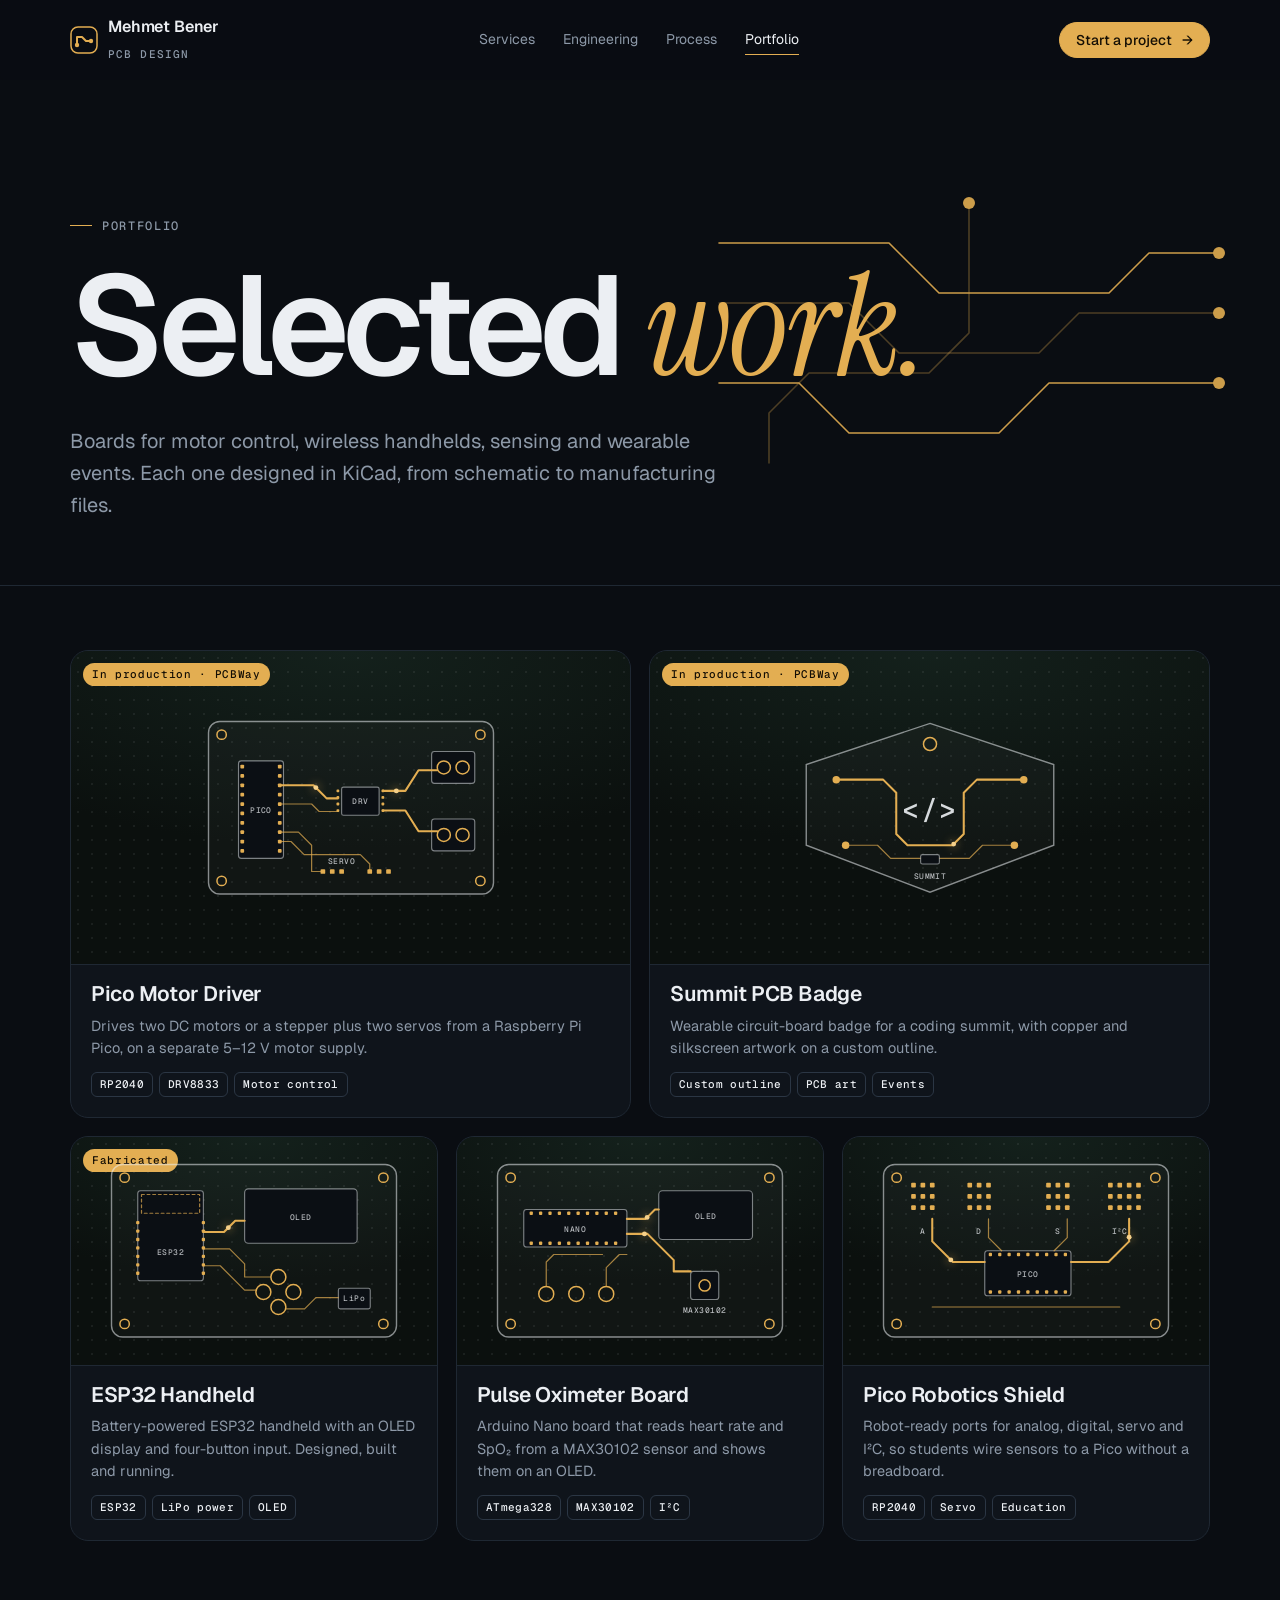
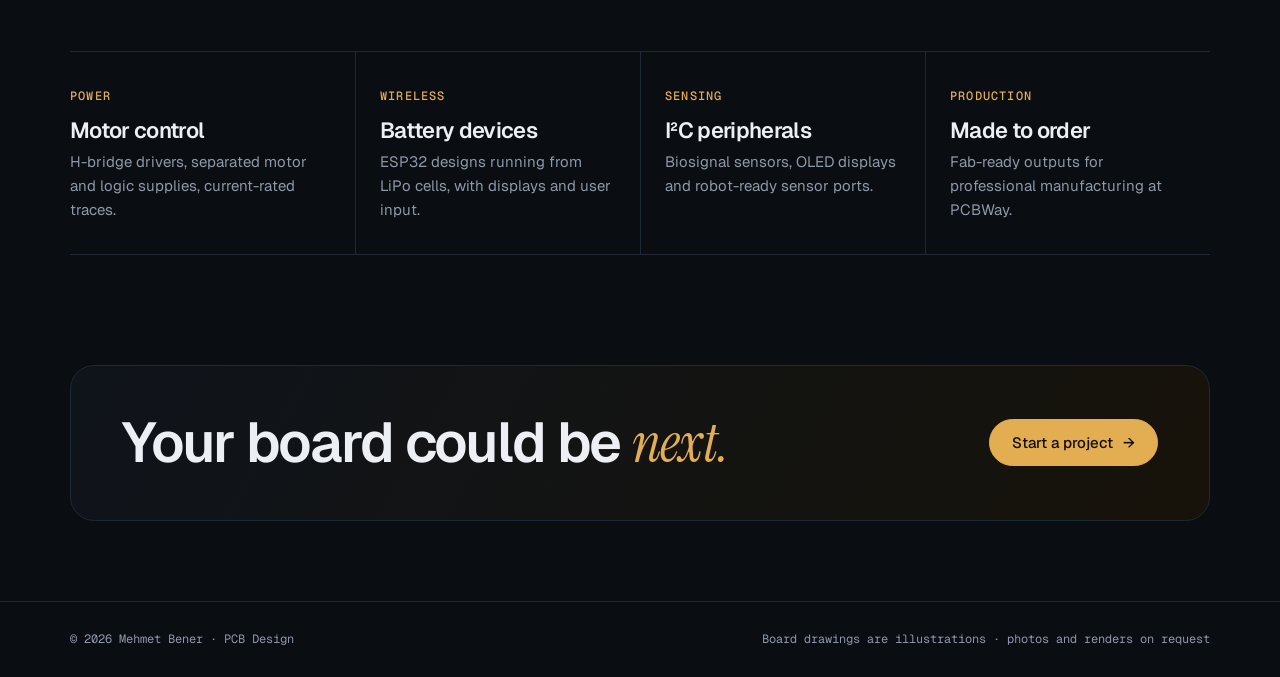
==== portfolio.html @ ac483601 "Add files via upload" ====
<!doctype html>
<html lang="en">
<head>
<meta charset="utf-8">
<meta name="viewport" content="width=device-width, initial-scale=1, viewport-fit=cover">
<meta name="claude:viewport-fit-sides" content="cover">
<title>Portfolio · Mehmet Bener PCB Design</title>
<link rel="stylesheet" href="https://fonts.googleapis.com/css2?family=Geist:wght@400;500;600;700&family=Geist+Mono:wght@400;500&family=Instrument+Serif:ital@0;1&display=swap">
<link rel="stylesheet" href="site.css">
<style>
:root{padding-top:env(safe-area-inset-top,0px);padding-bottom:env(safe-area-inset-bottom,0px)}
body{margin:0}
.intro{position:relative;padding-block:clamp(72px,10vw,130px) 64px;border-bottom:1px solid var(--line);overflow:hidden}
.intro h1{font-size:clamp(56px,11vw,150px);letter-spacing:-.05em;margin-top:20px}
.w{display:inline-block;overflow:hidden;vertical-align:top;padding-bottom:.08em;margin-bottom:-.08em}
.w>span{display:inline-block;animation:up 1.1s var(--ease) both;animation-delay:calc(var(--i)*110ms + 100ms)}
@keyframes up{from{transform:translateY(105%)}to{transform:none}}
.intro p{color:var(--mute);font-size:clamp(17px,1.6vw,20px);max-width:52ch;margin-top:26px;animation:fade 1s var(--ease) .6s both}
@keyframes fade{from{opacity:0;transform:translateY(12px)}to{opacity:1;transform:none}}
.net{position:absolute;right:max(20px,4vw);top:50%;width:min(44vw,520px);transform:translateY(-50%);pointer-events:none;opacity:.9}
.net path{fill:none;stroke:var(--gold);stroke-width:1.6;stroke-linecap:round;stroke-linejoin:round;stroke-dasharray:900;animation:draw 2.6s var(--ease) both;animation-delay:calc(var(--i)*.18s + .3s)}
.net path.dim{stroke-opacity:.35}
.net circle{fill:var(--gold);animation:pop .5s var(--ease) both;animation-delay:calc(var(--i)*.18s + 1.6s)}
@keyframes draw{from{stroke-dashoffset:900}to{stroke-dashoffset:0}}
@keyframes pop{from{transform:scale(0)}to{transform:none}}
.net circle{transform-box:fill-box;transform-origin:center}
@media (max-width:860px){.net{opacity:.25;width:80vw;right:-10vw}}

.grid{display:grid;grid-template-columns:repeat(6,minmax(0,1fr));gap:18px;padding-block:64px 0}
.grid .pcard{grid-column:span 2;text-decoration:none}
.grid .pcard.big{grid-column:span 3}
.grid .pcard.big .art{aspect-ratio:16/9}
@media (max-width:960px){.grid{grid-template-columns:1fr 1fr}.grid .pcard,.grid .pcard.big{grid-column:span 1}}
@media (max-width:600px){.grid{grid-template-columns:1fr}}
.pcard:target{border-color:var(--gold)}

.caps{display:grid;grid-template-columns:repeat(4,minmax(0,1fr));gap:0;margin-top:110px;border-top:1px solid var(--line);border-bottom:1px solid var(--line)}
.caps div{padding:30px 24px 32px 0;min-width:0}
.caps div+div{padding-left:24px;border-left:1px solid var(--line)}
.caps small{font:500 12px/1 var(--f-mono);color:var(--gold);letter-spacing:.1em;text-transform:uppercase}
.caps h3{font-size:22px;margin:12px 0 8px}
.caps p{color:var(--mute);font-size:15px}
@media (max-width:900px){.caps{grid-template-columns:1fr 1fr}.caps div:nth-child(3){padding-left:0;border-left:0}.caps div:nth-child(n+3){border-top:1px solid var(--line)}}
@media (max-width:560px){.caps{grid-template-columns:1fr}.caps div,.caps div+div{padding-left:0;border-left:0}.caps div+div{border-top:1px solid var(--line)}}

.band{margin-block:110px 80px;display:flex;justify-content:space-between;align-items:center;gap:28px;flex-wrap:wrap;padding:48px clamp(24px,4vw,56px);border:1px solid var(--line);border-radius:24px;background:linear-gradient(120deg,var(--bg2),#17130a)}
.band h2{font-size:clamp(32px,4.4vw,56px);max-width:16ch}
</style>
</head>
<body>
<div class="progress" aria-hidden="true"></div>
<nav class="top">
  <div class="wrap">
    <a class="logo" href="./" aria-label="Home">
      <svg viewBox="0 0 28 28" aria-hidden="true"><rect x="1" y="1" width="26" height="26" rx="7" fill="none" stroke="#E3AE52" stroke-width="1.5"/><path d="M7 19V11h5l4 4h5" fill="none" stroke="#E3AE52" stroke-width="2" stroke-linecap="round" stroke-linejoin="round"/><circle cx="21" cy="15" r="2.2" fill="#E3AE52"/><circle cx="7" cy="19" r="2.2" fill="#E3AE52"/></svg>
      <span>Mehmet Bener<br><small>PCB Design</small></span>
    </a>
    <div class="links">
      <a href="./#services">Services</a><a href="./#stackup">Engineering</a><a href="./#process">Process</a><a href="portfolio.html" aria-current="page">Portfolio</a>
    </div>
    <a class="btn gold sm mag" href="./#contact">Start a project <span class="arr">→</span></a>
  </div>
</nav>

<header class="intro">
  <svg class="net" viewBox="0 0 520 300" aria-hidden="true">
    <path style="--i:0" d="M10 60 H180 L230 110 H400 L440 70 H510"/>
    <path style="--i:1" class="dim" d="M10 120 H140 L190 170 H330 L370 130 H510"/>
    <path style="--i:2" d="M10 200 H90 L140 250 H290 L340 200 H510"/>
    <path style="--i:3" class="dim" d="M60 280 V230 L100 190 H220 L260 150 V20"/>
    <circle style="--i:0" cx="510" cy="70" r="6"/><circle style="--i:1" cx="510" cy="130" r="6"/><circle style="--i:2" cx="510" cy="200" r="6"/><circle style="--i:3" cx="260" cy="20" r="6"/>
  </svg>
  <div class="wrap">
    <span class="eyebrow">Portfolio</span>
    <h1><span class="w"><span style="--i:0">Selected</span></span> <span class="w"><span style="--i:1"><em class="s">work.</em></span></span></h1>
    <p>Boards for motor control, wireless handhelds, sensing and wearable events. Each one designed in KiCad, from schematic to manufacturing files.</p>
  </div>
</header>

<main class="wrap">
  <div class="grid" id="grid"></div>

  <div class="caps">
    <div class="rv"><small>Power</small><h3>Motor control</h3><p>H-bridge drivers, separated motor and logic supplies, current-rated traces.</p></div>
    <div class="rv" style="--d:.06s"><small>Wireless</small><h3>Battery devices</h3><p>ESP32 designs running from LiPo cells, with displays and user input.</p></div>
    <div class="rv" style="--d:.12s"><small>Sensing</small><h3>I²C peripherals</h3><p>Biosignal sensors, OLED displays and robot-ready sensor ports.</p></div>
    <div class="rv" style="--d:.18s"><small>Production</small><h3>Made to order</h3><p>Fab-ready outputs for professional manufacturing at PCBWay.</p></div>
  </div>

  <div class="band rv">
    <h2>Your board could be <em class="s">next.</em></h2>
    <a class="btn gold mag" href="./#contact">Start a project <span class="arr">→</span></a>
  </div>
</main>

<footer class="foot"><div class="wrap"><span>© 2026 Mehmet Bener · PCB Design</span><span>Board drawings are illustrations · photos and renders on request</span></div></footer>

<script src="site.js"></script>
<script>
const grid=document.getElementById("grid");
PCB.PROJECTS.forEach((p,i)=>{
  grid.insertAdjacentHTML("beforeend",`<article class="pcard glow rv${i<2?" big":""}" id="${p.id}" data-tilt data-board-card style="--d:${(i%3)*.07}s">
    <div class="art">${p.tag?`<span class="tagline">${p.tag}</span>`:""}${PCB.drawBoard(p.id)}</div>
    <div class="info"><h3>${p.name}</h3><p>${p.blurb}</p><div class="chips">${p.chips.map(c=>`<span>${c}</span>`).join("")}</div></div>
  </article>`);
});
grid.querySelectorAll(".art").forEach(PCB.wireBoard);
PCB.init();
</script>
</body>
</html>
---- site.css ----
/* Layout: a dark board under a bench light. Matte soldermask black, ENIG gold for anything live, silkscreen white for type. One committed dark look. */
:root{
  color-scheme:dark;
  --bg:#0A0D12; --bg2:#0F141B; --bg3:#141B24; --line:#1F2833; --line2:#2B3644;
  --ink:#ECEFF3; --mute:#8D99A8; --gold:#E3AE52; --gold2:#F5D08A; --copper:#C9693B; --mask:#123B2F; --fr4:#B49A5E;
  --f-sans:"Geist", "Helvetica Neue", Arial, sans-serif;
  --f-serif:"Instrument Serif", "Iowan Old Style", Georgia, serif;
  --f-mono:"Geist Mono", ui-monospace, Menlo, monospace;
  --ease:cubic-bezier(.2,.7,.1,1);
}
*{box-sizing:border-box}
html{scroll-behavior:smooth}
body{background:var(--bg);color:var(--ink);font:400 16px/1.6 var(--f-sans);-webkit-font-smoothing:antialiased;overflow-x:hidden}
h1,h2,h3{margin:0;font-weight:600;letter-spacing:-.03em;line-height:1.02;text-wrap:balance}
p{margin:0}
em.s{font-family:var(--f-serif);font-style:italic;font-weight:400;letter-spacing:-.01em;color:var(--gold)}
a{color:inherit}
:focus-visible{outline:2px solid var(--gold);outline-offset:3px}
::selection{background:var(--gold);color:#120D04}

.wrap{max-width:1180px;margin:0 auto;padding-left:max(20px,env(safe-area-inset-left,0px));padding-right:max(20px,env(safe-area-inset-right,0px))}
.eyebrow{display:inline-flex;align-items:center;gap:10px;font:500 12px/1 var(--f-mono);letter-spacing:.14em;text-transform:uppercase;color:var(--mute)}
.eyebrow::before{content:"";width:22px;height:1px;background:var(--gold)}

/* progress line + nav */
.progress{position:fixed;left:0;top:env(safe-area-inset-top,0px);height:2px;width:100%;transform-origin:0 50%;transform:scaleX(var(--p,0));background:linear-gradient(90deg,var(--copper),var(--gold2));z-index:60}
body::before{content:"";position:fixed;inset:0 0 auto;height:env(safe-area-inset-top,0px);z-index:49;background:var(--bg)}
nav.top{position:sticky;top:env(safe-area-inset-top,0px);z-index:50;backdrop-filter:blur(14px) saturate(140%);-webkit-backdrop-filter:blur(14px) saturate(140%);background:color-mix(in srgb,var(--bg) 72%,transparent);border-bottom:1px solid transparent;transition:border-color .3s}
nav.top.scrolled{border-bottom-color:var(--line)}
nav.top .wrap{display:flex;align-items:center;justify-content:space-between;gap:16px;padding-block:14px}
.logo{display:flex;align-items:center;gap:10px;text-decoration:none;font-weight:600;letter-spacing:-.01em}
.logo svg{width:28px;height:28px}
.logo small{font:500 11px/1 var(--f-mono);color:var(--mute);letter-spacing:.1em;text-transform:uppercase}
.links{display:flex;gap:28px;font-size:14px;color:var(--mute)}
.links a{text-decoration:none;position:relative;transition:color .2s}
.links a::after{content:"";position:absolute;left:0;right:0;bottom:-4px;height:1px;background:var(--gold);transform:scaleX(0);transform-origin:right;transition:transform .35s var(--ease)}
.links a:hover,.links a[aria-current]{color:var(--ink)}
.links a:hover::after,.links a[aria-current]::after{transform:scaleX(1);transform-origin:left}
@media (max-width:760px){.links{display:none}}

/* buttons */
.btn{--mx:0px;--my:0px;display:inline-flex;align-items:center;gap:10px;font:500 15px/1 var(--f-sans);padding:15px 22px;border-radius:999px;text-decoration:none;cursor:pointer;border:1px solid var(--line2);background:transparent;color:var(--ink);transform:translate(var(--mx),var(--my));transition:transform .25s var(--ease),background .25s,border-color .25s,color .25s;position:relative;overflow:hidden;isolation:isolate}
.btn.gold{background:var(--gold);border-color:var(--gold);color:#140E04}
.btn.gold::before{content:"";position:absolute;inset:0;background:linear-gradient(110deg,transparent 30%,rgba(255,255,255,.55) 50%,transparent 70%);transform:translateX(-120%);z-index:-1}
.btn.gold:hover::before{transition:transform .7s var(--ease);transform:translateX(120%)}
.btn:not(.gold):hover{border-color:var(--gold);color:var(--gold2)}
.btn .arr{transition:transform .3s var(--ease)}
.btn:hover .arr{transform:translateX(4px)}
.btn.sm{padding:10px 16px;font-size:14px}

/* reveal: movement only, content is always visible */
.rv{transform:translateY(22px);transition:transform .9s var(--ease) var(--d,0s)}
.rv.in{transform:none}

/* glow cards */
.glow{--gx:50%;--gy:50%;position:relative;background:var(--bg2);border:1px solid var(--line);border-radius:18px;overflow:hidden;isolation:isolate}
.glow::before{content:"";position:absolute;inset:0;background:radial-gradient(420px circle at var(--gx) var(--gy),rgba(227,174,82,.13),transparent 45%);opacity:0;transition:opacity .35s;z-index:-1}
.glow::after{content:"";position:absolute;inset:0;border-radius:inherit;padding:1px;background:radial-gradient(260px circle at var(--gx) var(--gy),var(--gold),transparent 60%);-webkit-mask:linear-gradient(#000 0 0) content-box,linear-gradient(#000 0 0);-webkit-mask-composite:xor;mask-composite:exclude;opacity:0;transition:opacity .35s;pointer-events:none}
.glow:hover::before,.glow:hover::after{opacity:1}

/* board drawings (shared by both pages) */
.board{width:100%;height:auto;display:block}
.board .edge{fill:rgba(255,255,255,.025);stroke:var(--ink);stroke-opacity:.55;stroke-width:1.5}
.board .tr{fill:none;stroke:var(--gold);stroke-width:2.2;stroke-linecap:round;stroke-linejoin:round;stroke-dasharray:var(--len,600);stroke-dashoffset:0;transition:stroke-dashoffset 1.4s var(--ease)}
.board .tr.thin{stroke-width:1.3;stroke-opacity:.7}
.board .pad{fill:var(--gold)}
.board .ring{fill:none;stroke:var(--gold);stroke-width:1.6}
.board .ic{fill:#0B0F14;stroke:var(--ink);stroke-opacity:.5;stroke-width:1.2}
.board .txt{fill:var(--ink);fill-opacity:.75;font:500 8.5px var(--f-mono);letter-spacing:.06em}
.board .pulse{fill:var(--gold2);filter:drop-shadow(0 0 5px var(--gold))}
.redraw .board .tr{stroke-dashoffset:var(--len,600);transition:none}

/* project cards (shared) */
.pcard{display:flex;flex-direction:column;transition:transform .45s var(--ease),border-color .3s;will-change:transform}
.pcard:hover{border-color:var(--line2)}
.pcard .art{position:relative;aspect-ratio:16/10;max-width:100%;background:radial-gradient(120% 90% at 50% 0%,#14211c,#0b100e 70%);border-bottom:1px solid var(--line);display:grid;place-items:center;padding:18px}
.pcard .art::before{content:"";position:absolute;inset:0;background-image:radial-gradient(rgba(236,239,243,.07) 1px,transparent 1.2px);background-size:14px 14px;pointer-events:none}
.pcard .art .board{position:relative;max-width:300px;transition:transform .6s var(--ease)}
.pcard:hover .art .board{transform:scale(1.04)}
.pcard .tagline{position:absolute;top:12px;left:12px;font:500 11px/1 var(--f-mono);letter-spacing:.06em;color:#140E04;background:var(--gold);padding:6px 9px;border-radius:999px}
.pcard .info{padding:18px 20px 20px;display:flex;flex-direction:column;gap:10px;min-width:0}
.pcard h3{font-size:21px;letter-spacing:-.02em}
.pcard p{color:var(--mute);font-size:14.5px;line-height:1.55}
.chips{display:flex;flex-wrap:wrap;gap:6px;margin-top:2px}
.chips span{font:500 11px/1 var(--f-mono);color:var(--ink);border:1px solid var(--line2);padding:6px 8px;border-radius:6px;letter-spacing:.03em}

footer.foot{border-top:1px solid var(--line);padding-block:28px;font:400 12px/1.6 var(--f-mono);color:var(--mute)}
footer.foot .wrap{display:flex;justify-content:space-between;gap:16px;flex-wrap:wrap}

@media (prefers-reduced-motion:reduce){
  html{scroll-behavior:auto}
  *,*::before,*::after{animation:none!important;transition:none!important}
  .rv{transform:none}
}
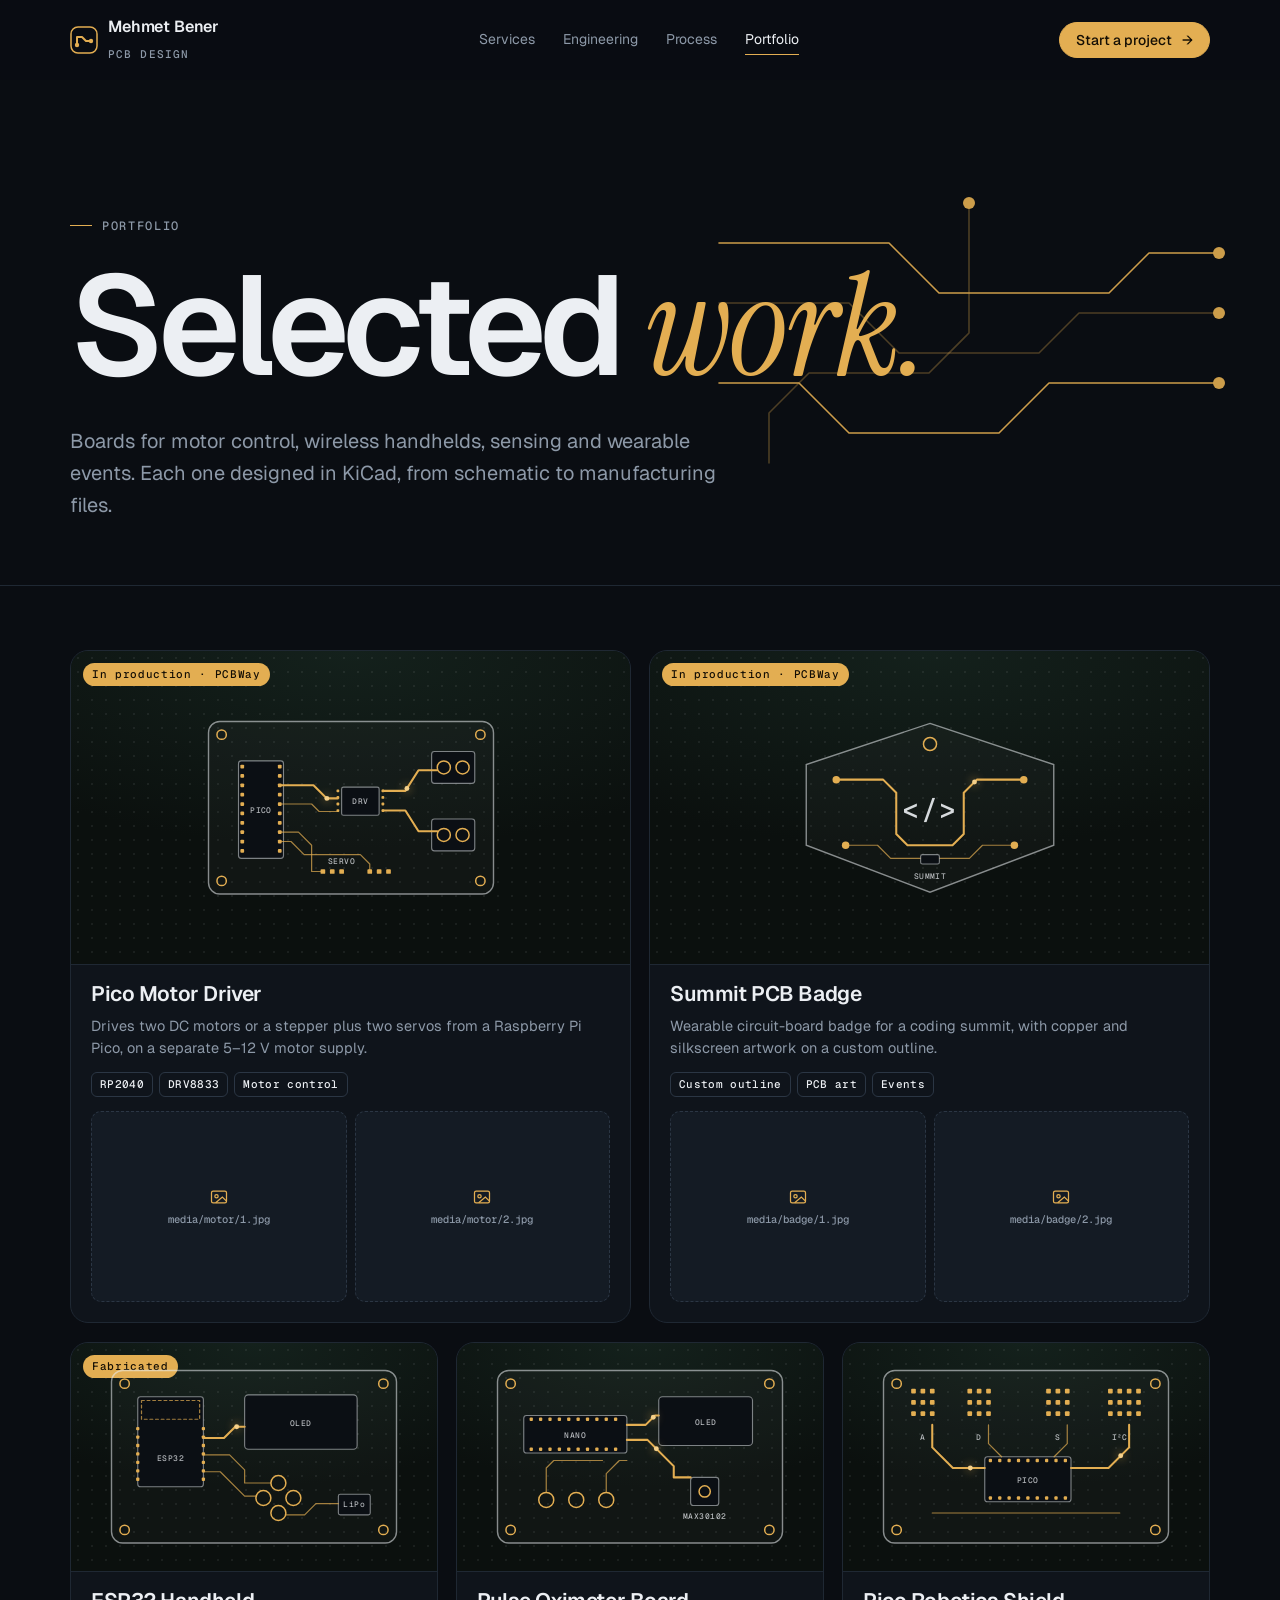
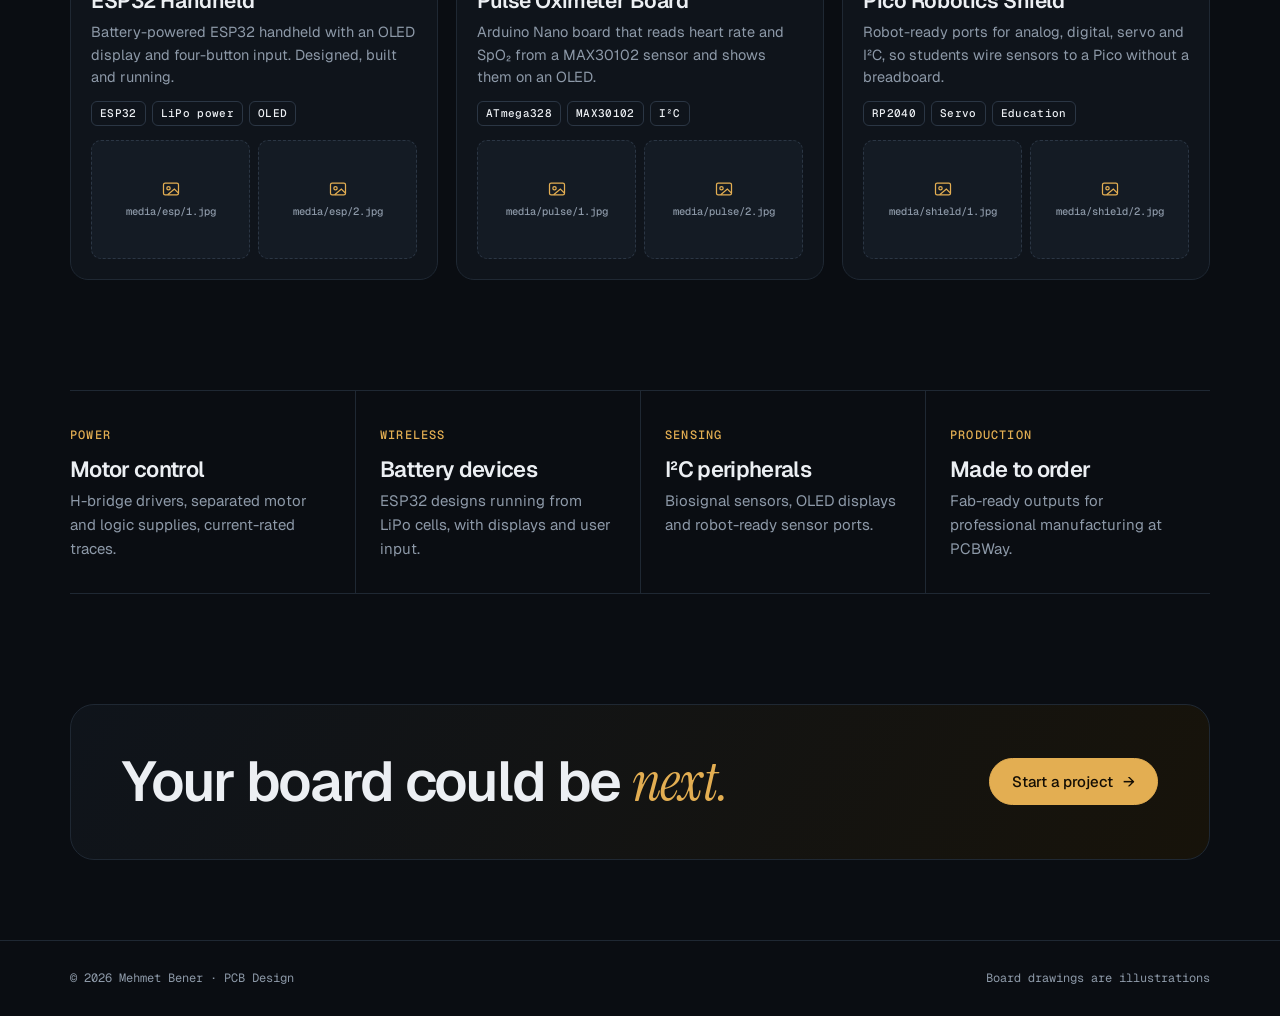
==== commit 27f97505: "Update portfolio.html" ====
--- a/portfolio.html
+++ b/portfolio.html
@@ -3,13 +3,123 @@
 <head>
 <meta charset="utf-8">
 <meta name="viewport" content="width=device-width, initial-scale=1, viewport-fit=cover">
-<meta name="claude:viewport-fit-sides" content="cover">
 <title>Portfolio · Mehmet Bener PCB Design</title>
 <link rel="stylesheet" href="https://fonts.googleapis.com/css2?family=Geist:wght@400;500;600;700&family=Geist+Mono:wght@400;500&family=Instrument+Serif:ital@0;1&display=swap">
-<link rel="stylesheet" href="site.css">
 <style>
 :root{padding-top:env(safe-area-inset-top,0px);padding-bottom:env(safe-area-inset-bottom,0px)}
 body{margin:0}
+img{max-width:100%}
+/* Layout: a dark board under a bench light. Matte soldermask black, ENIG gold for anything live, silkscreen white for type. One committed dark look. */
+:root{
+  color-scheme:dark;
+  --bg:#0A0D12; --bg2:#0F141B; --bg3:#141B24; --line:#1F2833; --line2:#2B3644;
+  --ink:#ECEFF3; --mute:#8D99A8; --gold:#E3AE52; --gold2:#F5D08A; --copper:#C9693B; --mask:#123B2F; --fr4:#B49A5E;
+  --f-sans:"Geist", "Helvetica Neue", Arial, sans-serif;
+  --f-serif:"Instrument Serif", "Iowan Old Style", Georgia, serif;
+  --f-mono:"Geist Mono", ui-monospace, Menlo, monospace;
+  --ease:cubic-bezier(.2,.7,.1,1);
+}
+*{box-sizing:border-box}
+html{scroll-behavior:smooth}
+body{background:var(--bg);color:var(--ink);font:400 16px/1.6 var(--f-sans);-webkit-font-smoothing:antialiased;overflow-x:hidden}
+h1,h2,h3{margin:0;font-weight:600;letter-spacing:-.03em;line-height:1.02;text-wrap:balance}
+p{margin:0}
+em.s{font-family:var(--f-serif);font-style:italic;font-weight:400;letter-spacing:-.01em;color:var(--gold)}
+a{color:inherit}
+:focus-visible{outline:2px solid var(--gold);outline-offset:3px}
+::selection{background:var(--gold);color:#120D04}
+
+.wrap{max-width:1180px;margin:0 auto;padding-left:max(20px,env(safe-area-inset-left,0px));padding-right:max(20px,env(safe-area-inset-right,0px))}
+.eyebrow{display:inline-flex;align-items:center;gap:10px;font:500 12px/1 var(--f-mono);letter-spacing:.14em;text-transform:uppercase;color:var(--mute)}
+.eyebrow::before{content:"";width:22px;height:1px;background:var(--gold)}
+
+/* progress line + nav */
+.progress{position:fixed;left:0;top:env(safe-area-inset-top,0px);height:2px;width:100%;transform-origin:0 50%;transform:scaleX(var(--p,0));background:linear-gradient(90deg,var(--copper),var(--gold2));z-index:60}
+body::before{content:"";position:fixed;inset:0 0 auto;height:env(safe-area-inset-top,0px);z-index:49;background:var(--bg)}
+nav.top{position:sticky;top:env(safe-area-inset-top,0px);z-index:50;backdrop-filter:blur(14px) saturate(140%);-webkit-backdrop-filter:blur(14px) saturate(140%);background:color-mix(in srgb,var(--bg) 72%,transparent);border-bottom:1px solid transparent;transition:border-color .3s}
+nav.top.scrolled{border-bottom-color:var(--line)}
+nav.top .wrap{display:flex;align-items:center;justify-content:space-between;gap:16px;padding-block:14px}
+.logo{display:flex;align-items:center;gap:10px;text-decoration:none;font-weight:600;letter-spacing:-.01em}
+.logo svg{width:28px;height:28px}
+.logo small{font:500 11px/1 var(--f-mono);color:var(--mute);letter-spacing:.1em;text-transform:uppercase}
+.links{display:flex;gap:28px;font-size:14px;color:var(--mute)}
+.links a{text-decoration:none;position:relative;transition:color .2s}
+.links a::after{content:"";position:absolute;left:0;right:0;bottom:-4px;height:1px;background:var(--gold);transform:scaleX(0);transform-origin:right;transition:transform .35s var(--ease)}
+.links a:hover,.links a[aria-current]{color:var(--ink)}
+.links a:hover::after,.links a[aria-current]::after{transform:scaleX(1);transform-origin:left}
+@media (max-width:760px){.links{display:none}}
+
+/* buttons */
+.btn{--mx:0px;--my:0px;display:inline-flex;align-items:center;gap:10px;font:500 15px/1 var(--f-sans);padding:15px 22px;border-radius:999px;text-decoration:none;cursor:pointer;border:1px solid var(--line2);background:transparent;color:var(--ink);transform:translate(var(--mx),var(--my));transition:transform .25s var(--ease),background .25s,border-color .25s,color .25s;position:relative;overflow:hidden;isolation:isolate}
+.btn.gold{background:var(--gold);border-color:var(--gold);color:#140E04}
+.btn.gold::before{content:"";position:absolute;inset:0;background:linear-gradient(110deg,transparent 30%,rgba(255,255,255,.55) 50%,transparent 70%);transform:translateX(-120%);z-index:-1}
+.btn.gold:hover::before{transition:transform .7s var(--ease);transform:translateX(120%)}
+.btn:not(.gold):hover{border-color:var(--gold);color:var(--gold2)}
+.btn .arr{transition:transform .3s var(--ease)}
+.btn:hover .arr{transform:translateX(4px)}
+.btn.sm{padding:10px 16px;font-size:14px}
+
+/* reveal: movement only, content is always visible */
+.rv{transform:translateY(22px);transition:transform .9s var(--ease) var(--d,0s)}
+.rv.in{transform:none}
+
+/* glow cards */
+.glow{--gx:50%;--gy:50%;position:relative;background:var(--bg2);border:1px solid var(--line);border-radius:18px;overflow:hidden;isolation:isolate}
+.glow::before{content:"";position:absolute;inset:0;background:radial-gradient(420px circle at var(--gx) var(--gy),rgba(227,174,82,.13),transparent 45%);opacity:0;transition:opacity .35s;z-index:-1}
+.glow::after{content:"";position:absolute;inset:0;border-radius:inherit;padding:1px;background:radial-gradient(260px circle at var(--gx) var(--gy),var(--gold),transparent 60%);-webkit-mask:linear-gradient(#000 0 0) content-box,linear-gradient(#000 0 0);-webkit-mask-composite:xor;mask-composite:exclude;opacity:0;transition:opacity .35s;pointer-events:none}
+.glow:hover::before,.glow:hover::after{opacity:1}
+
+/* board drawings (shared by both pages) */
+.board{width:100%;height:auto;display:block}
+.board .edge{fill:rgba(255,255,255,.025);stroke:var(--ink);stroke-opacity:.55;stroke-width:1.5}
+.board .tr{fill:none;stroke:var(--gold);stroke-width:2.2;stroke-linecap:round;stroke-linejoin:round;stroke-dasharray:var(--len,600);stroke-dashoffset:0;transition:stroke-dashoffset 1.4s var(--ease)}
+.board .tr.thin{stroke-width:1.3;stroke-opacity:.7}
+.board .pad{fill:var(--gold)}
+.board .ring{fill:none;stroke:var(--gold);stroke-width:1.6}
+.board .ic{fill:#0B0F14;stroke:var(--ink);stroke-opacity:.5;stroke-width:1.2}
+.board .txt{fill:var(--ink);fill-opacity:.75;font:500 8.5px var(--f-mono);letter-spacing:.06em}
+.board .pulse{fill:var(--gold2);filter:drop-shadow(0 0 5px var(--gold))}
+.redraw .board .tr{stroke-dashoffset:var(--len,600);transition:none}
+
+/* project cards (shared) */
+.pcard{display:flex;flex-direction:column;transition:transform .45s var(--ease),border-color .3s;will-change:transform}
+.pcard:hover{border-color:var(--line2)}
+.pcard .art{position:relative;aspect-ratio:16/10;max-width:100%;background:radial-gradient(120% 90% at 50% 0%,#14211c,#0b100e 70%);border-bottom:1px solid var(--line);display:grid;place-items:center;padding:18px}
+.pcard .art::before{content:"";position:absolute;inset:0;background-image:radial-gradient(rgba(236,239,243,.07) 1px,transparent 1.2px);background-size:14px 14px;pointer-events:none}
+.pcard .art .board{position:relative;max-width:300px;transition:transform .6s var(--ease)}
+.pcard:hover .art .board{transform:scale(1.04)}
+.pcard .tagline{position:absolute;top:12px;left:12px;font:500 11px/1 var(--f-mono);letter-spacing:.06em;color:#140E04;background:var(--gold);padding:6px 9px;border-radius:999px}
+.pcard .info{padding:18px 20px 20px;display:flex;flex-direction:column;gap:10px;min-width:0}
+.pcard h3{font-size:21px;letter-spacing:-.02em}
+.pcard p{color:var(--mute);font-size:14.5px;line-height:1.55}
+.chips{display:flex;flex-wrap:wrap;gap:6px;margin-top:2px}
+.chips span{font:500 11px/1 var(--f-mono);color:var(--ink);border:1px solid var(--line2);padding:6px 8px;border-radius:6px;letter-spacing:.03em}
+
+footer.foot{border-top:1px solid var(--line);padding-block:28px;font:400 12px/1.6 var(--f-mono);color:var(--mute)}
+footer.foot .wrap{display:flex;justify-content:space-between;gap:16px;flex-wrap:wrap}
+
+@media (prefers-reduced-motion:reduce){
+  html{scroll-behavior:auto}
+  *,*::before,*::after{animation:none!important;transition:none!important}
+  .rv{transform:none}
+}
+
+/* photo slots: two per board, placeholder until the file exists */
+.shots{display:grid;grid-template-columns:1fr 1fr;gap:8px;margin-top:4px}
+.shot{position:relative;aspect-ratio:4/3;max-width:100%;border-radius:10px;overflow:hidden;border:1px solid var(--line);background:var(--bg3);padding:0;cursor:zoom-in;color:inherit;font:inherit}
+.shot img{width:100%;height:100%;object-fit:cover;display:block;transition:transform .6s var(--ease)}
+.shot:hover img{transform:scale(1.06)}
+.shot .ph{display:none}
+.shot.missing{cursor:default;border-style:dashed;border-color:var(--line2)}
+.shot.missing img{display:none}
+.shot.missing .ph{position:absolute;inset:0;display:flex;flex-direction:column;align-items:center;justify-content:center;gap:6px;padding:8px;text-align:center;font:500 10.5px/1.3 var(--f-mono);color:var(--mute);word-break:break-all}
+.shot.missing .ph svg{width:20px;height:20px;stroke:var(--gold);fill:none;stroke-width:1.5}
+.lightbox{position:fixed;inset:0;z-index:100;display:grid;place-items:center;padding:max(20px,env(safe-area-inset-top,0px)) max(20px,env(safe-area-inset-right,0px)) max(20px,env(safe-area-inset-bottom,0px)) max(20px,env(safe-area-inset-left,0px));background:rgba(5,7,10,.88);backdrop-filter:blur(8px);-webkit-backdrop-filter:blur(8px);cursor:zoom-out;animation:lbin .35s var(--ease)}
+.lightbox img{max-width:min(1100px,100%);max-height:84vh;border-radius:12px;box-shadow:0 30px 80px rgba(0,0,0,.6)}
+.lightbox p{margin-top:14px;font:500 13px/1 var(--f-mono);color:var(--mute);text-align:center}
+@keyframes lbin{from{opacity:0}to{opacity:1}}
+
+/* ===== page ===== */
 .intro{position:relative;padding-block:clamp(72px,10vw,130px) 64px;border-bottom:1px solid var(--line);overflow:hidden}
 .intro h1{font-size:clamp(56px,11vw,150px);letter-spacing:-.05em;margin-top:20px}
 .w{display:inline-block;overflow:hidden;vertical-align:top;padding-bottom:.08em;margin-bottom:-.08em}
@@ -51,14 +161,14 @@
 <div class="progress" aria-hidden="true"></div>
 <nav class="top">
   <div class="wrap">
-    <a class="logo" href="./" aria-label="Home">
+    <a class="logo" href="index.html" aria-label="Home">
       <svg viewBox="0 0 28 28" aria-hidden="true"><rect x="1" y="1" width="26" height="26" rx="7" fill="none" stroke="#E3AE52" stroke-width="1.5"/><path d="M7 19V11h5l4 4h5" fill="none" stroke="#E3AE52" stroke-width="2" stroke-linecap="round" stroke-linejoin="round"/><circle cx="21" cy="15" r="2.2" fill="#E3AE52"/><circle cx="7" cy="19" r="2.2" fill="#E3AE52"/></svg>
       <span>Mehmet Bener<br><small>PCB Design</small></span>
     </a>
     <div class="links">
-      <a href="./#services">Services</a><a href="./#stackup">Engineering</a><a href="./#process">Process</a><a href="portfolio.html" aria-current="page">Portfolio</a>
+      <a href="index.html#services">Services</a><a href="index.html#stackup">Engineering</a><a href="index.html#process">Process</a><a href="portfolio.html" aria-current="page">Portfolio</a>
     </div>
-    <a class="btn gold sm mag" href="./#contact">Start a project <span class="arr">→</span></a>
+    <a class="btn gold sm mag" href="index.html#contact">Start a project <span class="arr">→</span></a>
   </div>
 </nav>
 
@@ -89,22 +199,201 @@
 
   <div class="band rv">
     <h2>Your board could be <em class="s">next.</em></h2>
-    <a class="btn gold mag" href="./#contact">Start a project <span class="arr">→</span></a>
+    <a class="btn gold mag" href="index.html#contact">Start a project <span class="arr">→</span></a>
   </div>
 </main>
 
-<footer class="foot"><div class="wrap"><span>© 2026 Mehmet Bener · PCB Design</span><span>Board drawings are illustrations · photos and renders on request</span></div></footer>
-
-<script src="site.js"></script>
+<footer class="foot"><div class="wrap"><span>© 2026 Mehmet Bener · PCB Design</span><span>Board drawings are illustrations</span></div></footer>
+
 <script>
+/* Shared interactions and board drawings for both pages */
+(function(){
+const RM = matchMedia("(prefers-reduced-motion: reduce)").matches;
+const FINE = matchMedia("(pointer: fine)").matches;
+
+/* ---------- project data ---------- */
+const PROJECTS = [
+  {id:"motor", name:"Pico Motor Driver", tag:"In production · PCBWay",
+   blurb:"Drives two DC motors or a stepper plus two servos from a Raspberry Pi Pico, on a separate 5–12 V motor supply.",
+   chips:["RP2040","DRV8833","Motor control"]},
+  {id:"badge", name:"Summit PCB Badge", tag:"In production · PCBWay",
+   blurb:"Wearable circuit-board badge for a coding summit, with copper and silkscreen artwork on a custom outline.",
+   chips:["Custom outline","PCB art","Events"]},
+  {id:"esp", name:"ESP32 Handheld", tag:"Fabricated",
+   blurb:"Battery-powered ESP32 handheld with an OLED display and four-button input. Designed, built and running.",
+   chips:["ESP32","LiPo power","OLED"]},
+  {id:"pulse", name:"Pulse Oximeter Board", tag:"",
+   blurb:"Arduino Nano board that reads heart rate and SpO₂ from a MAX30102 sensor and shows them on an OLED.",
+   chips:["ATmega328","MAX30102","I²C"]},
+  {id:"shield", name:"Pico Robotics Shield", tag:"",
+   blurb:"Robot-ready ports for analog, digital, servo and I²C, so students wire sensors to a Pico without a breadboard.",
+   chips:["RP2040","Servo","Education"]}
+];
+
+/* ---------- board drawing helpers (viewBox 320 x 200) ---------- */
+const R=(x,y,w,h,c,rx=0)=>`<rect x="${x}" y="${y}" width="${w}" height="${h}" rx="${rx}" class="${c}"/>`;
+const C=(x,y,r,c)=>`<circle cx="${x}" cy="${y}" r="${r}" class="${c}"/>`;
+const T=(x,y,s,a="middle")=>`<text x="${x}" y="${y}" text-anchor="${a}" class="txt">${s}</text>`;
+const P=(d,c="tr")=>`<path d="${d}" class="${c}"/>`;
+const row=(x,y,n,dx,dy,s=4)=>{let o="";for(let i=0;i<n;i++)o+=R(x+i*dx-s/2,y+i*dy-s/2,s,s,"pad",1);return o};
+const holes=()=>C(22,22,5,"ring")+C(298,22,5,"ring")+C(22,178,5,"ring")+C(298,178,5,"ring");
+const edge=()=>R(8,8,304,184,"edge",12);
+
+const DRAW = {
+  motor(){
+    return edge()+holes()+
+      R(40,50,48,104,"ic",3)+row(44,56,10,0,10)+row(84,56,10,0,10)+T(64,106,"PICO")+
+      R(150,78,40,30,"ic",2)+row(146,82,4,0,7,3)+row(194,82,4,0,7,3)+T(170,96,"DRV")+
+      R(246,40,46,34,"ic",3)+C(259,57,7,"ring")+C(279,57,7,"ring")+
+      R(246,112,46,34,"ic",3)+C(259,129,7,"ring")+C(279,129,7,"ring")+
+      row(130,168,3,10,0,5)+row(180,168,3,10,0,5)+T(150,160,"SERVO",)+
+      P("M84 76 H120 L134 90 H146")+P("M84 96 H118 L126 104 H146","tr thin")+
+      P("M194 82 H218 L232 60 H252")+P("M194 103 H218 L232 125 H252")+
+      P("M84 126 H104 L118 140 V168 H130","tr thin")+P("M84 136 H96 L110 150 H170 L180 160 V168","tr thin");
+  },
+  badge(){
+    return `<path d="M160 10 L292 54 L292 140 L160 190 L28 140 L28 54 Z" class="edge"/>`+
+      C(160,32,7,"ring")+
+      `<text x="160" y="112" text-anchor="middle" class="txt" style="font-size:30px;fill-opacity:.9">&lt;/&gt;</text>`+
+      P("M60 70 H110 L124 84 V128 L136 140 H184 L196 128 V84 L210 70 H260")+
+      P("M70 140 H104 L118 154 H202 L216 140 H250","tr thin")+
+      C(60,70,4,"pad")+C(260,70,4,"pad")+C(70,140,4,"pad")+C(250,140,4,"pad")+
+      R(150,150,20,10,"ic",2)+T(160,176,"SUMMIT");
+  },
+  esp(){
+    return edge()+holes()+
+      R(36,36,70,96,"ic",3)+`<path d="M40 40 H102 V60 H40 Z" fill="none" class="tr thin" style="stroke-dasharray:3 3"/>`+
+      row(36,70,7,0,9,3.5)+row(106,70,7,0,9,3.5)+T(71,104,"ESP32")+
+      R(150,34,120,58,"ic",4)+T(210,67,"OLED")+
+      C(186,128,8,"ring")+C(170,144,8,"ring")+C(202,144,8,"ring")+C(186,160,8,"ring")+
+      R(250,140,34,22,"ic",2)+T(267,154,"LiPo")+
+      P("M106 80 H128 L140 68 H150")+P("M106 98 H134 L150 114 V128 H178","tr thin")+
+      P("M106 116 H124 L150 142 H162","tr thin")+P("M250 150 H226 L214 162 H194","tr thin");
+  },
+  pulse(){
+    return edge()+holes()+
+      R(36,56,110,40,"ic",3)+row(44,60,10,10,0,3.5)+row(44,92,10,10,0,3.5)+T(91,80,"NANO")+
+      R(180,36,100,52,"ic",4)+T(230,66,"OLED")+
+      R(214,122,30,30,"ic",3)+C(229,137,6,"ring")+T(229,166,"MAX30102")+
+      C(60,146,8,"ring")+C(92,146,8,"ring")+C(124,146,8,"ring")+
+      P("M146 66 H166 L176 56 H180")+P("M146 82 H168 L196 110 V122 H214")+
+      P("M60 138 V112 L68 104 H120","tr thin")+P("M124 138 V118 L138 104 H146","tr thin");
+  },
+  shield(){
+    let ports="";
+    [["A",40],["D",100],["S",184],["I²C",250]].forEach(([l,x],i)=>{
+      for(let k=0;k<3;k++)ports+=row(x,30+k*12,i===3?4:3,10,0,5);
+      ports+=T(x+10,82,l);
+    });
+    return edge()+holes()+ports+
+      R(116,100,92,48,"ic",3)+row(122,104,9,10,0,3.5)+row(122,144,9,10,0,3.5)+T(162,128,"PICO")+
+      P("M60 66 V90 L82 112 H116")+P("M120 66 V86 L134 100","tr thin")+
+      P("M204 66 V86 L190 100","tr thin")+P("M270 66 V90 L248 112 H208")+
+      P("M60 160 H260","tr thin");
+  }
+};
+
+PROJECTS.forEach(p=>{p.photos=[
+  {src:`media/${p.id}/1.jpg`,cap:"Photo 1"},
+  {src:`media/${p.id}/2.jpg`,cap:"Photo 2"}
+]});
+
+function photoSlots(p){
+  return `<div class="shots">${p.photos.map(ph=>`<button type="button" class="shot" data-src="${ph.src}" data-cap="${p.name} · ${ph.cap}">
+    <img src="${ph.src}" alt="${p.name}, ${ph.cap.toLowerCase()}" loading="lazy" onerror="this.parentNode.classList.add('missing')">
+    <span class="ph"><svg viewBox="0 0 24 24"><rect x="3" y="5" width="18" height="14" rx="2"/><circle cx="9" cy="11" r="2"/><path d="M21 17l-5-5-8 7"/></svg>${ph.src}</span></button>`).join("")}</div>`;
+}
+
+function lightbox(){
+  document.addEventListener("click",e=>{
+    const b=e.target.closest(".shot");if(!b||b.classList.contains("missing"))return;
+    const box=document.createElement("div");box.className="lightbox";box.setAttribute("role","dialog");box.setAttribute("aria-label","Photo");
+    box.innerHTML=`<div><img src="${b.dataset.src}" alt=""><p>${b.dataset.cap}</p></div>`;
+    const close=()=>{box.remove();removeEventListener("keydown",esc)};const esc=ev=>{if(ev.key==="Escape")close()};
+    box.addEventListener("click",close);addEventListener("keydown",esc);document.body.appendChild(box);
+  });
+}
+
+function drawBoard(id){
+  return `<svg class="board" viewBox="0 0 320 200" role="img" aria-label="${id} board drawing">${DRAW[id]()}</svg>`;
+}
+
+/* measure traces, add travelling pulses, redraw on hover */
+function wireBoard(host){
+  const svg=host.querySelector("svg.board"); if(!svg) return;
+  const trs=[...svg.querySelectorAll(".tr")];
+  trs.forEach(p=>{try{p.style.setProperty("--len",Math.ceil(p.getTotalLength())+1)}catch(e){}});
+  if(!RM){
+    trs.filter(p=>!p.classList.contains("thin")).slice(0,2).forEach((p,i)=>{
+      const c=document.createElementNS("http://www.w3.org/2000/svg","circle");
+      c.setAttribute("r","2.6");c.setAttribute("class","pulse");
+      c.innerHTML=`<animateMotion dur="${2.6+i*.9}s" begin="${i*.8}s" repeatCount="indefinite" path="${p.getAttribute("d")}"/>`;
+      svg.appendChild(c);
+    });
+    const card=host.closest("[data-board-card]")||host;
+    card.addEventListener("pointerenter",()=>{host.classList.add("redraw");host.getBoundingClientRect();requestAnimationFrame(()=>host.classList.remove("redraw"))});
+  }
+}
+
+/* ---------- page-wide effects ---------- */
+function init(){
+  const bar=document.querySelector(".progress"), nav=document.querySelector("nav.top");
+  let ticking=false;
+  const onScroll=()=>{ if(ticking) return; ticking=true; requestAnimationFrame(()=>{
+    const h=document.documentElement.scrollHeight-innerHeight;
+    if(bar) bar.style.setProperty("--p",h>0?scrollY/h:0);
+    if(nav) nav.classList.toggle("scrolled",scrollY>8);
+    document.dispatchEvent(new CustomEvent("tick"));
+    ticking=false;});
+  };
+  addEventListener("scroll",onScroll,{passive:true}); onScroll();
+
+  if("IntersectionObserver" in window && !RM){
+    const io=new IntersectionObserver(es=>es.forEach(e=>{if(e.isIntersecting){e.target.classList.add("in");io.unobserve(e.target)}}),{rootMargin:"0px 0px -8% 0px"});
+    document.querySelectorAll(".rv").forEach(el=>io.observe(el));
+  } else document.querySelectorAll(".rv").forEach(el=>el.classList.add("in"));
+
+  document.querySelectorAll(".glow").forEach(el=>el.addEventListener("pointermove",e=>{
+    const r=el.getBoundingClientRect();
+    el.style.setProperty("--gx",(e.clientX-r.left)+"px");el.style.setProperty("--gy",(e.clientY-r.top)+"px");
+  }));
+
+  if(FINE && !RM){
+    document.querySelectorAll(".mag").forEach(el=>{
+      el.addEventListener("pointermove",e=>{const r=el.getBoundingClientRect();
+        el.style.setProperty("--mx",((e.clientX-r.left-r.width/2)*.22)+"px");
+        el.style.setProperty("--my",((e.clientY-r.top-r.height/2)*.3)+"px");});
+      el.addEventListener("pointerleave",()=>{el.style.setProperty("--mx","0px");el.style.setProperty("--my","0px")});
+    });
+    document.querySelectorAll("[data-tilt]").forEach(el=>{
+      el.addEventListener("pointermove",e=>{const r=el.getBoundingClientRect();
+        const x=(e.clientX-r.left)/r.width-.5,y=(e.clientY-r.top)/r.height-.5;
+        el.style.transform=`perspective(900px) rotateX(${(-y*7).toFixed(2)}deg) rotateY(${(x*9).toFixed(2)}deg) translateY(-4px)`;});
+      el.addEventListener("pointerleave",()=>{el.style.transform=""});
+    });
+  }
+
+  const copy=document.getElementById("copy"), addr=document.getElementById("addr");
+  if(copy&&addr) copy.addEventListener("click",()=>{
+    const done=()=>{copy.textContent="Copied";setTimeout(()=>copy.textContent="Copy email",1600)};
+    const sel=()=>{const r=document.createRange();r.selectNodeContents(addr);const s=getSelection();s.removeAllRanges();s.addRange(r)};
+    try{navigator.clipboard.writeText(addr.textContent.trim()).then(done,sel)}catch(e){sel()}
+  });
+}
+
+window.PCB={PROJECTS,drawBoard,wireBoard,photoSlots,lightbox,init,RM};
+})();
+
+
 const grid=document.getElementById("grid");
 PCB.PROJECTS.forEach((p,i)=>{
   grid.insertAdjacentHTML("beforeend",`<article class="pcard glow rv${i<2?" big":""}" id="${p.id}" data-tilt data-board-card style="--d:${(i%3)*.07}s">
     <div class="art">${p.tag?`<span class="tagline">${p.tag}</span>`:""}${PCB.drawBoard(p.id)}</div>
-    <div class="info"><h3>${p.name}</h3><p>${p.blurb}</p><div class="chips">${p.chips.map(c=>`<span>${c}</span>`).join("")}</div></div>
+    <div class="info"><h3>${p.name}</h3><p>${p.blurb}</p><div class="chips">${p.chips.map(c=>`<span>${c}</span>`).join("")}</div>${PCB.photoSlots(p)}</div>
   </article>`);
 });
 grid.querySelectorAll(".art").forEach(PCB.wireBoard);
+PCB.lightbox();
 PCB.init();
 </script>
 </body>
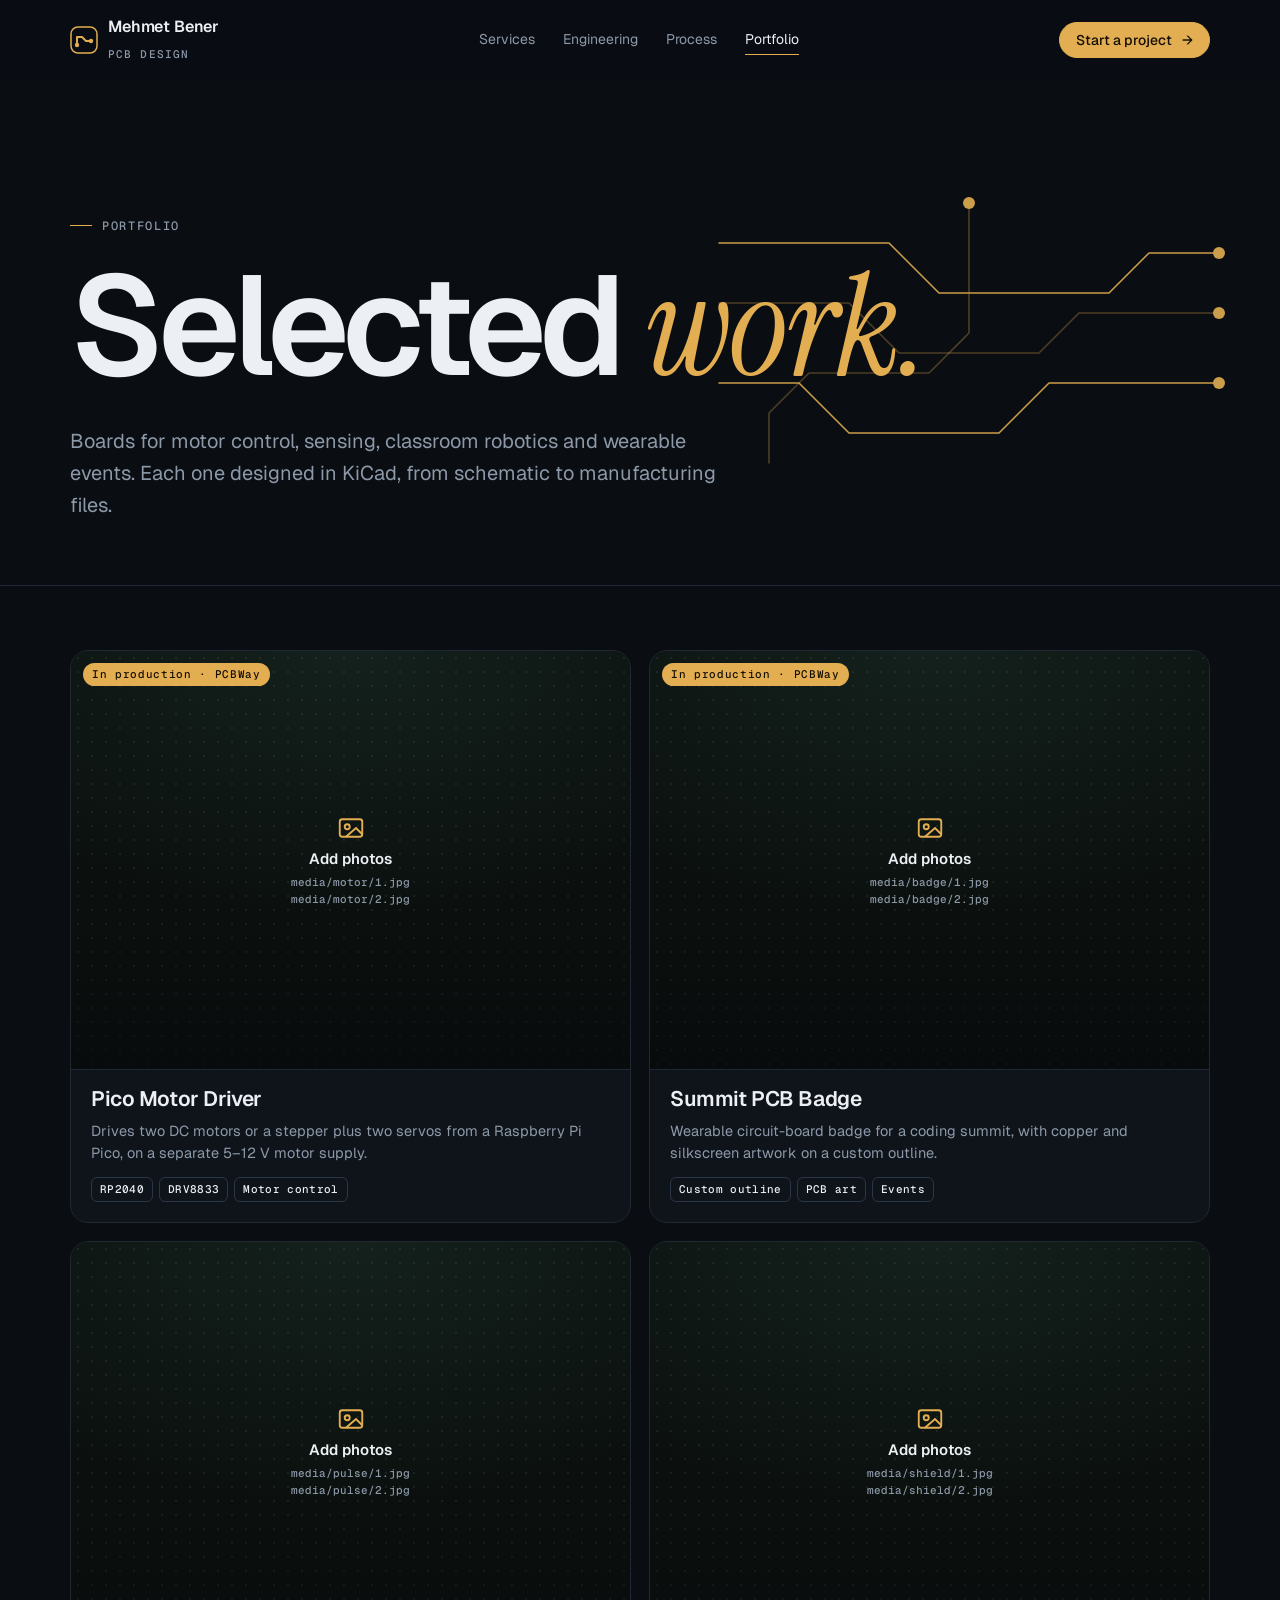
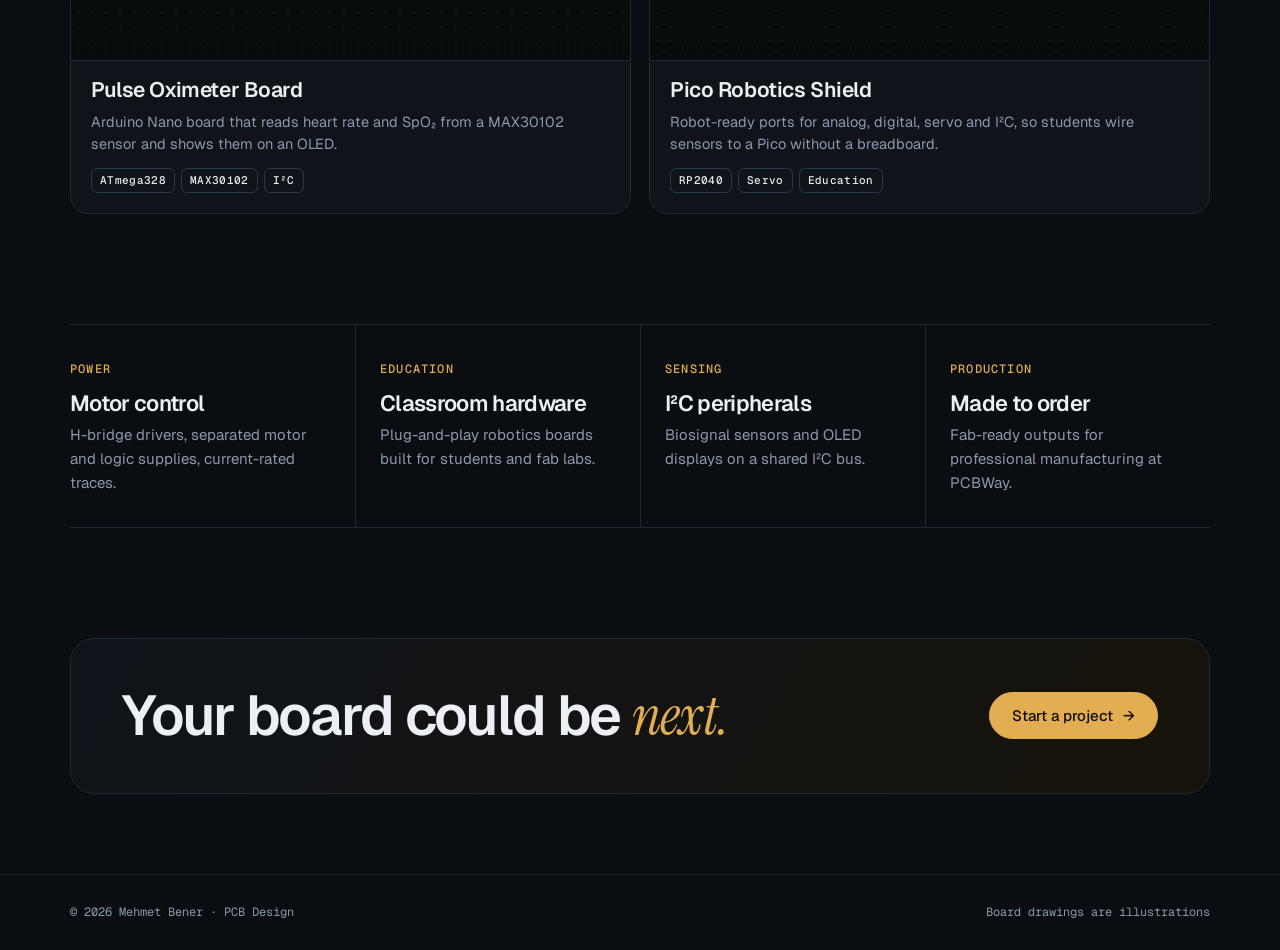
==== commit 54420f5b: "Update portfolio.html" ====
--- a/portfolio.html
+++ b/portfolio.html
@@ -104,16 +104,27 @@
   .rv{transform:none}
 }
 
-/* photo slots: two per board, placeholder until the file exists */
-.shots{display:grid;grid-template-columns:1fr 1fr;gap:8px;margin-top:4px}
-.shot{position:relative;aspect-ratio:4/3;max-width:100%;border-radius:10px;overflow:hidden;border:1px solid var(--line);background:var(--bg3);padding:0;cursor:zoom-in;color:inherit;font:inherit}
-.shot img{width:100%;height:100%;object-fit:cover;display:block;transition:transform .6s var(--ease)}
-.shot:hover img{transform:scale(1.06)}
-.shot .ph{display:none}
-.shot.missing{cursor:default;border-style:dashed;border-color:var(--line2)}
-.shot.missing img{display:none}
-.shot.missing .ph{position:absolute;inset:0;display:flex;flex-direction:column;align-items:center;justify-content:center;gap:6px;padding:8px;text-align:center;font:500 10.5px/1.3 var(--f-mono);color:var(--mute);word-break:break-all}
-.shot.missing .ph svg{width:20px;height:20px;stroke:var(--gold);fill:none;stroke-width:1.5}
+/* photo gallery: the board photos are the card's hero */
+.gallery{position:relative;aspect-ratio:4/3;max-width:100%;overflow:hidden;background:radial-gradient(120% 90% at 50% 0%,#14211c,#0b100e 70%);border-bottom:1px solid var(--line);cursor:zoom-in}
+a .gallery{cursor:pointer}
+.gallery img{position:absolute;inset:0;width:100%;height:100%;object-fit:cover;transition:opacity .7s var(--ease),transform 1.4s var(--ease)}
+.gallery .g2{opacity:0}
+.gallery[data-show="2"] .g2{opacity:1}
+.gallery[data-show="2"] .g1{opacity:0}
+.pcard:hover .gallery img{transform:scale(1.045)}
+.gallery.miss1 .g1,.gallery.miss2 .g2{display:none}
+.gallery::after{content:"";position:absolute;inset:auto 0 0;height:38%;background:linear-gradient(transparent,rgba(5,7,10,.55));pointer-events:none}
+.gph{display:none}
+.gallery.miss1.miss2{cursor:default;background-image:radial-gradient(rgba(236,239,243,.07) 1px,transparent 1.2px),radial-gradient(120% 90% at 50% 0%,#14211c,#0b100e 70%);background-size:14px 14px,auto}
+.gallery.miss1.miss2 .gph{position:absolute;inset:0;display:flex;flex-direction:column;align-items:center;justify-content:center;gap:8px;padding:16px;text-align:center;font:500 11px/1.5 var(--f-mono);color:var(--mute);word-break:break-all}
+.gph b{font:600 15px/1 var(--f-sans);color:var(--ink)}
+.gph svg{width:30px;height:30px;stroke:var(--gold);fill:none;stroke-width:1.5}
+.gallery.miss1.miss2 .gtabs,.gallery.miss1 .gtabs,.gallery.miss2 .gtabs{display:none}
+.gtabs{position:absolute;right:12px;bottom:12px;z-index:2;display:flex;gap:6px}
+.gtabs button{width:26px;height:6px;border-radius:999px;border:0;padding:0;background:rgba(236,239,243,.35);cursor:pointer;transition:background .3s,width .3s}
+.gallery[data-show="1"] .gtabs [data-n="1"],.gallery[data-show="2"] .gtabs [data-n="2"]{background:var(--gold);width:38px}
+.gallery .tagline{z-index:2}
+.pcard .tagline{position:absolute;top:12px;left:12px;font:500 11px/1 var(--f-mono);letter-spacing:.06em;color:#140E04;background:var(--gold);padding:6px 9px;border-radius:999px}
 .lightbox{position:fixed;inset:0;z-index:100;display:grid;place-items:center;padding:max(20px,env(safe-area-inset-top,0px)) max(20px,env(safe-area-inset-right,0px)) max(20px,env(safe-area-inset-bottom,0px)) max(20px,env(safe-area-inset-left,0px));background:rgba(5,7,10,.88);backdrop-filter:blur(8px);-webkit-backdrop-filter:blur(8px);cursor:zoom-out;animation:lbin .35s var(--ease)}
 .lightbox img{max-width:min(1100px,100%);max-height:84vh;border-radius:12px;box-shadow:0 30px 80px rgba(0,0,0,.6)}
 .lightbox p{margin-top:14px;font:500 13px/1 var(--f-mono);color:var(--mute);text-align:center}
@@ -137,9 +148,9 @@
 @media (max-width:860px){.net{opacity:.25;width:80vw;right:-10vw}}
 
 .grid{display:grid;grid-template-columns:repeat(6,minmax(0,1fr));gap:18px;padding-block:64px 0}
-.grid .pcard{grid-column:span 2;text-decoration:none}
+.grid .pcard{grid-column:span 3;text-decoration:none}
 .grid .pcard.big{grid-column:span 3}
-.grid .pcard.big .art{aspect-ratio:16/9}
+.grid .pcard.big .gallery{aspect-ratio:16/10}
 @media (max-width:960px){.grid{grid-template-columns:1fr 1fr}.grid .pcard,.grid .pcard.big{grid-column:span 1}}
 @media (max-width:600px){.grid{grid-template-columns:1fr}}
 .pcard:target{border-color:var(--gold)}
@@ -183,7 +194,7 @@
   <div class="wrap">
     <span class="eyebrow">Portfolio</span>
     <h1><span class="w"><span style="--i:0">Selected</span></span> <span class="w"><span style="--i:1"><em class="s">work.</em></span></span></h1>
-    <p>Boards for motor control, wireless handhelds, sensing and wearable events. Each one designed in KiCad, from schematic to manufacturing files.</p>
+    <p>Boards for motor control, sensing, classroom robotics and wearable events. Each one designed in KiCad, from schematic to manufacturing files.</p>
   </div>
 </header>
 
@@ -192,8 +203,8 @@
 
   <div class="caps">
     <div class="rv"><small>Power</small><h3>Motor control</h3><p>H-bridge drivers, separated motor and logic supplies, current-rated traces.</p></div>
-    <div class="rv" style="--d:.06s"><small>Wireless</small><h3>Battery devices</h3><p>ESP32 designs running from LiPo cells, with displays and user input.</p></div>
-    <div class="rv" style="--d:.12s"><small>Sensing</small><h3>I²C peripherals</h3><p>Biosignal sensors, OLED displays and robot-ready sensor ports.</p></div>
+    <div class="rv" style="--d:.06s"><small>Education</small><h3>Classroom hardware</h3><p>Plug-and-play robotics boards built for students and fab labs.</p></div>
+    <div class="rv" style="--d:.12s"><small>Sensing</small><h3>I²C peripherals</h3><p>Biosignal sensors and OLED displays on a shared I²C bus.</p></div>
     <div class="rv" style="--d:.18s"><small>Production</small><h3>Made to order</h3><p>Fab-ready outputs for professional manufacturing at PCBWay.</p></div>
   </div>
 
@@ -219,9 +230,6 @@
   {id:"badge", name:"Summit PCB Badge", tag:"In production · PCBWay",
    blurb:"Wearable circuit-board badge for a coding summit, with copper and silkscreen artwork on a custom outline.",
    chips:["Custom outline","PCB art","Events"]},
-  {id:"esp", name:"ESP32 Handheld", tag:"Fabricated",
-   blurb:"Battery-powered ESP32 handheld with an OLED display and four-button input. Designed, built and running.",
-   chips:["ESP32","LiPo power","OLED"]},
   {id:"pulse", name:"Pulse Oximeter Board", tag:"",
    blurb:"Arduino Nano board that reads heart rate and SpO₂ from a MAX30102 sensor and shows them on an OLED.",
    chips:["ATmega328","MAX30102","I²C"]},
@@ -298,17 +306,36 @@
   {src:`media/${p.id}/2.jpg`,cap:"Photo 2"}
 ]});
 
-function photoSlots(p){
-  return `<div class="shots">${p.photos.map(ph=>`<button type="button" class="shot" data-src="${ph.src}" data-cap="${p.name} · ${ph.cap}">
-    <img src="${ph.src}" alt="${p.name}, ${ph.cap.toLowerCase()}" loading="lazy" onerror="this.parentNode.classList.add('missing')">
-    <span class="ph"><svg viewBox="0 0 24 24"><rect x="3" y="5" width="18" height="14" rx="2"/><circle cx="9" cy="11" r="2"/><path d="M21 17l-5-5-8 7"/></svg>${ph.src}</span></button>`).join("")}</div>`;
-}
+function photoArt(p){
+  const [a,b]=p.photos;
+  return `<div class="gallery" data-show="1">
+    <img class="g1" src="${a.src}" alt="${p.name}, photo 1" loading="lazy" onerror="PCB.miss(this,1)">
+    <img class="g2" src="${b.src}" alt="${p.name}, photo 2" loading="lazy" onerror="PCB.miss(this,2)">
+    <div class="gph"><svg viewBox="0 0 24 24"><rect x="3" y="5" width="18" height="14" rx="2"/><circle cx="9" cy="11" r="2"/><path d="M21 17l-5-5-8 7"/></svg><b>Add photos</b><span>${a.src}<br>${b.src}</span></div>
+    ${p.tag?`<span class="tagline">${p.tag}</span>`:""}
+    <div class="gtabs" role="group" aria-label="Choose photo"><button type="button" data-n="1" aria-label="Photo 1"></button><button type="button" data-n="2" aria-label="Photo 2"></button></div>
+  </div>`;
+}
+function miss(img,n){
+  const g=img.closest(".gallery");g.classList.add("miss"+n);
+  if(n===1&&!g.classList.contains("miss2"))g.dataset.show="2";
+  if(n===2)g.dataset.show="1";
+}
+/* hover swaps to photo 2, dots pick a photo, click opens it large */
+document.addEventListener("pointerover",e=>{const g=e.target.closest&&e.target.closest(".gallery");if(g&&!g.classList.contains("miss2")&&!g.classList.contains("miss1")&&e.pointerType==="mouse"&&!g.dataset.pinned)g.dataset.show="2"});
+document.addEventListener("pointerout",e=>{const g=e.target.closest&&e.target.closest(".gallery");if(g&&!g.contains(e.relatedTarget)&&!g.classList.contains("miss1")&&!g.dataset.pinned)g.dataset.show="1"});
+document.addEventListener("click",e=>{
+  const t=e.target.closest(".gtabs button");
+  if(t){e.preventDefault();e.stopPropagation();const g=t.closest(".gallery");if(!g.classList.contains("miss"+t.dataset.n)){g.dataset.show=t.dataset.n;g.dataset.pinned="1"}return}
+},true);
 
 function lightbox(){
   document.addEventListener("click",e=>{
-    const b=e.target.closest(".shot");if(!b||b.classList.contains("missing"))return;
+    const g=e.target.closest(".gallery");if(!g||(g.classList.contains("miss1")&&g.classList.contains("miss2")))return;
+    if(g.closest("a"))return;
+    const img=g.querySelector(".g"+g.dataset.show);
     const box=document.createElement("div");box.className="lightbox";box.setAttribute("role","dialog");box.setAttribute("aria-label","Photo");
-    box.innerHTML=`<div><img src="${b.dataset.src}" alt=""><p>${b.dataset.cap}</p></div>`;
+    box.innerHTML=`<div><img src="${img.getAttribute("src")}" alt=""><p>${img.alt}</p></div>`;
     const close=()=>{box.remove();removeEventListener("keydown",esc)};const esc=ev=>{if(ev.key==="Escape")close()};
     box.addEventListener("click",close);addEventListener("keydown",esc);document.body.appendChild(box);
   });
@@ -381,18 +408,17 @@
   });
 }
 
-window.PCB={PROJECTS,drawBoard,wireBoard,photoSlots,lightbox,init,RM};
+window.PCB={PROJECTS,drawBoard,wireBoard,photoArt,miss,lightbox,init,RM};
 })();
 
 
 const grid=document.getElementById("grid");
 PCB.PROJECTS.forEach((p,i)=>{
-  grid.insertAdjacentHTML("beforeend",`<article class="pcard glow rv${i<2?" big":""}" id="${p.id}" data-tilt data-board-card style="--d:${(i%3)*.07}s">
-    <div class="art">${p.tag?`<span class="tagline">${p.tag}</span>`:""}${PCB.drawBoard(p.id)}</div>
-    <div class="info"><h3>${p.name}</h3><p>${p.blurb}</p><div class="chips">${p.chips.map(c=>`<span>${c}</span>`).join("")}</div>${PCB.photoSlots(p)}</div>
+  grid.insertAdjacentHTML("beforeend",`<article class="pcard glow rv" id="${p.id}" data-tilt style="--d:${(i%3)*.07}s">
+    ${PCB.photoArt(p)}
+    <div class="info"><h3>${p.name}</h3><p>${p.blurb}</p><div class="chips">${p.chips.map(c=>`<span>${c}</span>`).join("")}</div></div>
   </article>`);
 });
-grid.querySelectorAll(".art").forEach(PCB.wireBoard);
 PCB.lightbox();
 PCB.init();
 </script>
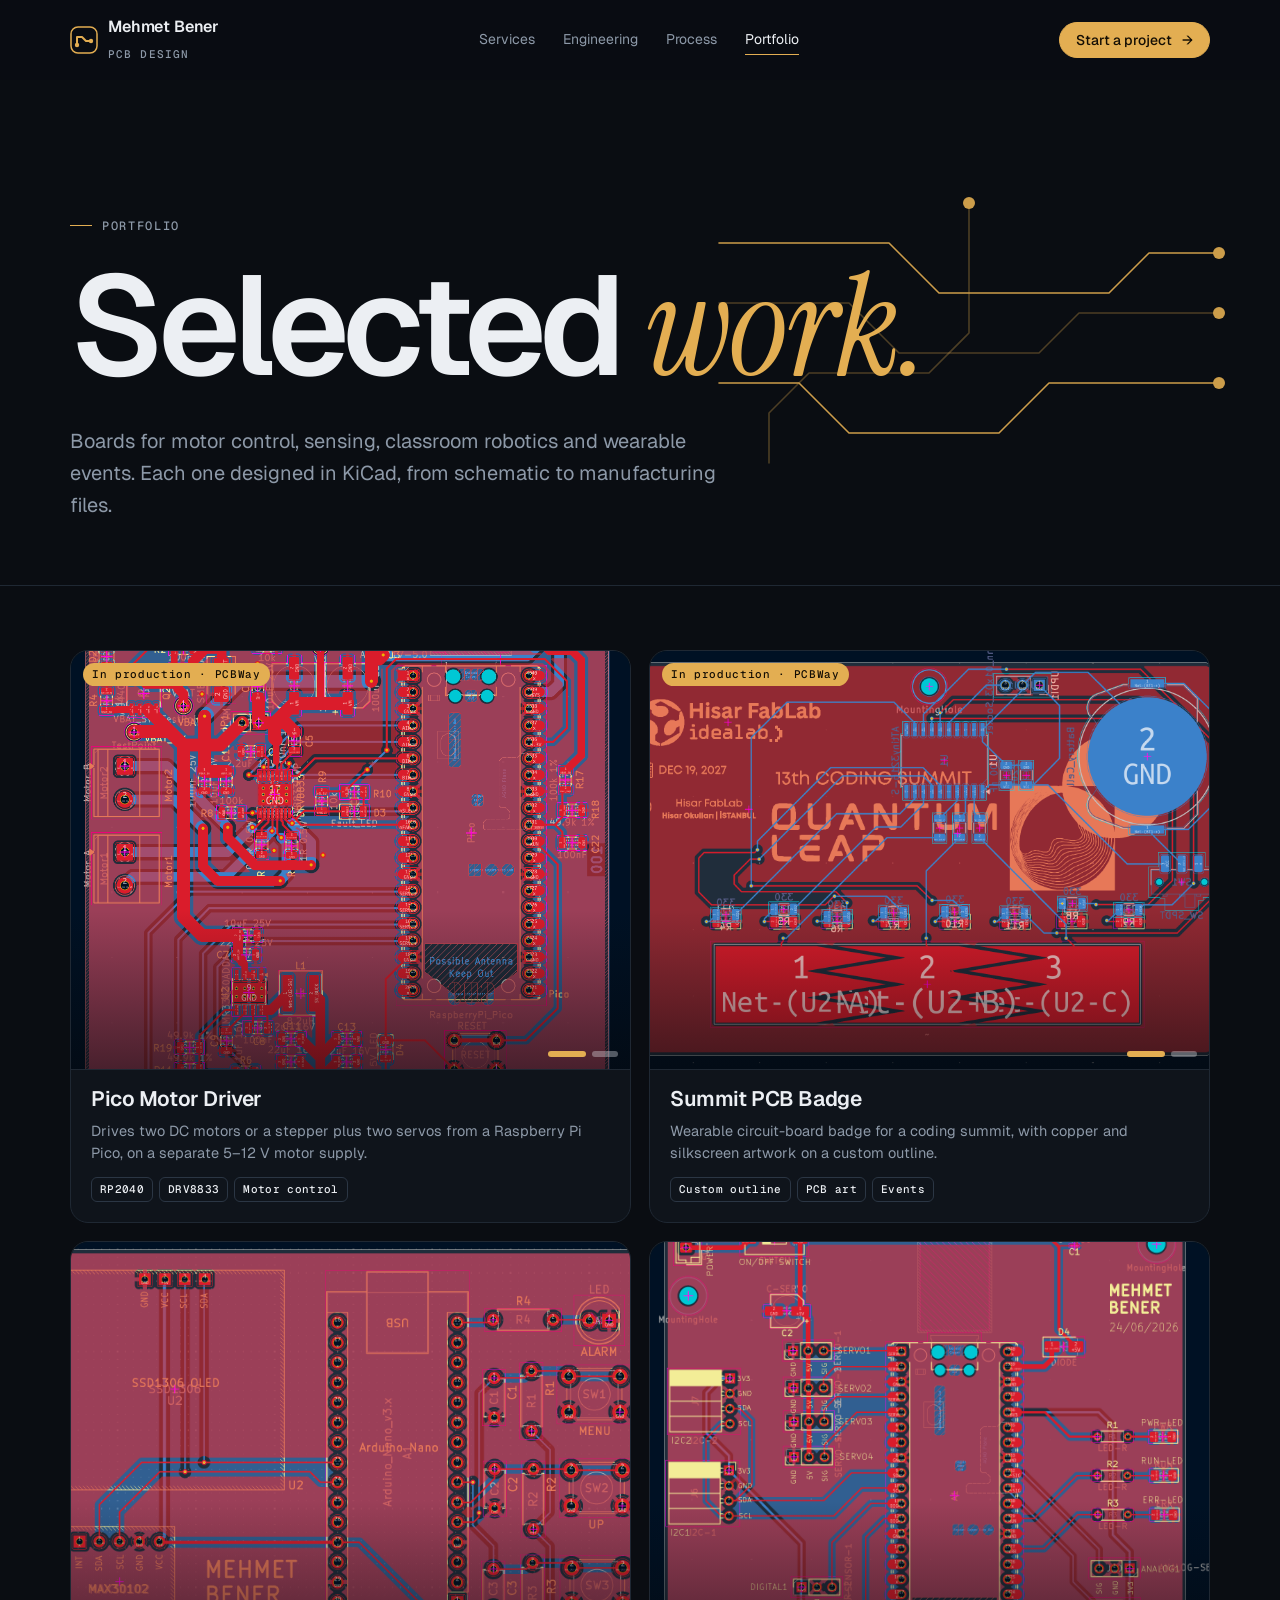
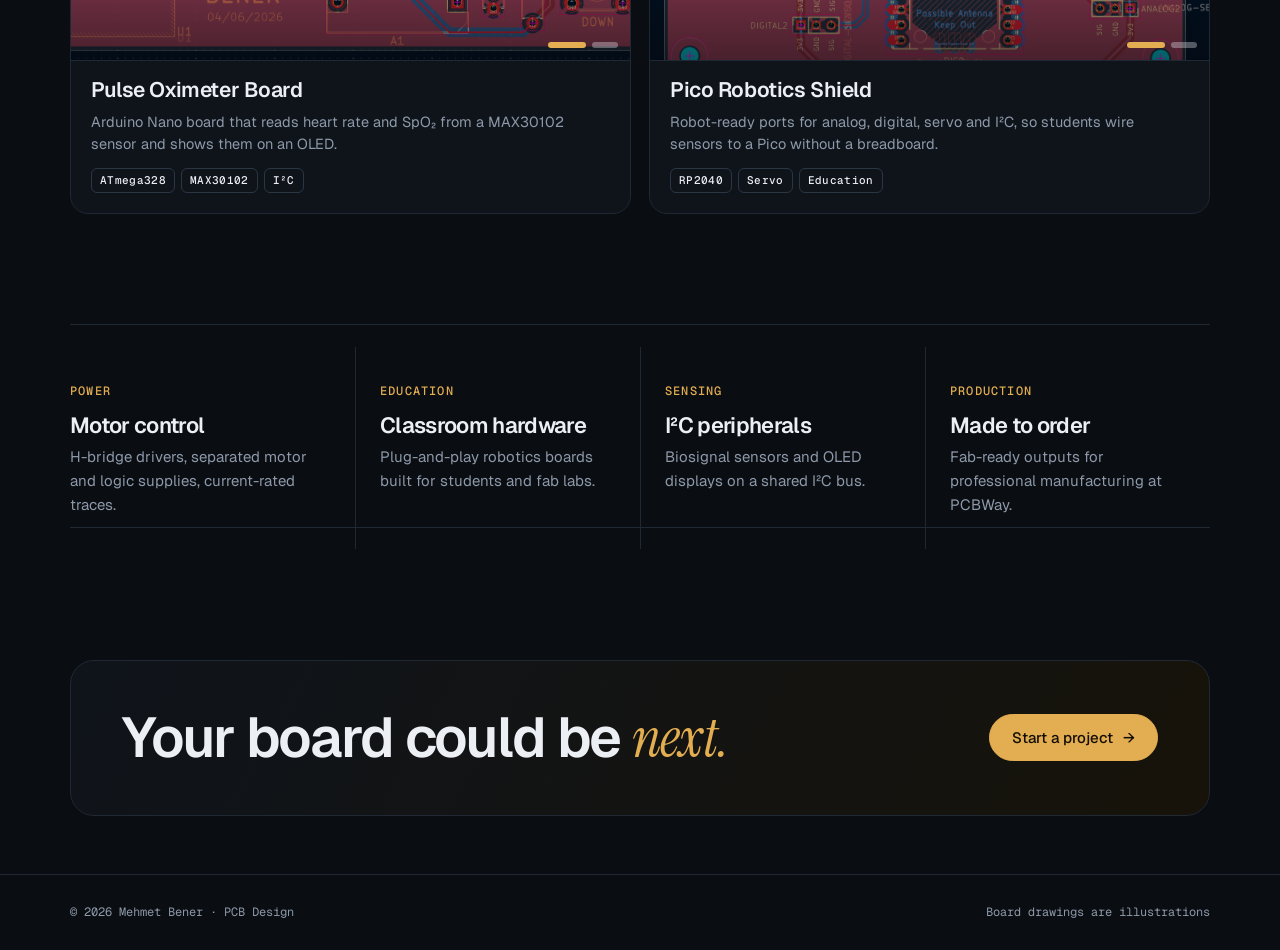
==== commit dd59e481: "Update portfolio.html" ====
--- a/portfolio.html
+++ b/portfolio.html
@@ -302,8 +302,8 @@
 };
 
 PROJECTS.forEach(p=>{p.photos=[
-  {src:`media/${p.id}/1.jpg`,cap:"Photo 1"},
-  {src:`media/${p.id}/2.jpg`,cap:"Photo 2"}
+  {src:`media/${p.id}/1.png`,cap:"Photo 1"},
+  {src:`media/${p.id}/2.png`,cap:"Photo 2"}
 ]});
 
 function photoArt(p){
